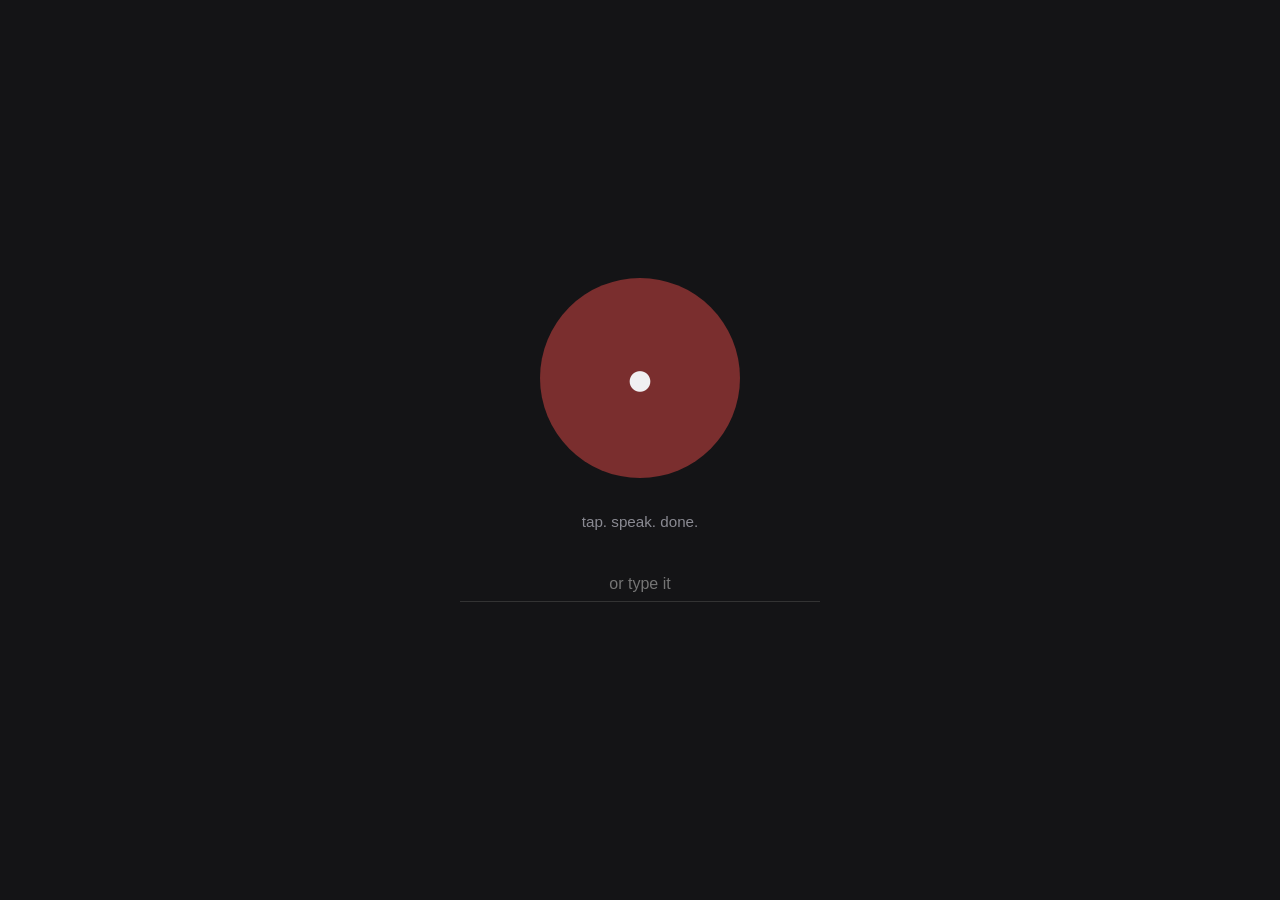
==== capture/web/index.html @ cc4be277 "Add Capture Agent: web PWA prototype with voice + typed capture" ====
<!doctype html>
<html lang="en">
<head>
<meta charset="utf-8">
<meta name="viewport" content="width=device-width, initial-scale=1, viewport-fit=cover">
<title>Blurt</title>
<meta name="theme-color" content="#141416">
<link rel="manifest" href="manifest.json">
<link rel="icon" href="icon.svg" type="image/svg+xml">
<link rel="apple-touch-icon" href="icon.svg">
<link rel="stylesheet" href="style.css">
</head>
<body>
  <main>
    <button id="mic-btn" aria-label="Blurt it out">
      <span id="mic-icon">●</span>
    </button>
    <p id="status" aria-live="polite">tap. speak. done.</p>

    <form id="type-form">
      <input id="type-input" type="text" placeholder="or type it" autocomplete="off">
    </form>

    <div id="toast" role="status" aria-live="polite"></div>

    <ul id="recent"></ul>
  </main>
  <script src="app.js"></script>
</body>
</html>
---- capture/web/style.css ----
:root {
  color-scheme: dark;
  --bg: #141416;
  --fg: #f0f0f2;
  --dim: #8a8a92;
  --accent: #ff5c5c;
  --accent-dim: #7a2e2e;
  --ok: #4caf82;
}

* { box-sizing: border-box; }

html, body {
  height: 100%;
  margin: 0;
  background: var(--bg);
  color: var(--fg);
  font-family: -apple-system, BlinkMacSystemFont, "Segoe UI", Roboto, sans-serif;
}

main {
  min-height: 100dvh;
  display: flex;
  flex-direction: column;
  align-items: center;
  justify-content: center;
  gap: 1.25rem;
  padding: 1.5rem;
}

#mic-btn {
  width: min(46vw, 200px);
  height: min(46vw, 200px);
  border-radius: 50%;
  border: none;
  background: var(--accent-dim);
  color: var(--fg);
  font-size: 3rem;
  display: flex;
  align-items: center;
  justify-content: center;
  cursor: pointer;
  touch-action: manipulation;
  transition: background 0.15s ease, transform 0.1s ease;
}

#mic-btn:active {
  transform: scale(0.96);
}

#mic-btn.listening {
  background: var(--accent);
  animation: pulse 1.1s ease-in-out infinite;
}

#mic-btn.unsupported {
  opacity: 0.4;
  cursor: not-allowed;
}

@keyframes pulse {
  0%, 100% { box-shadow: 0 0 0 0 rgba(255, 92, 92, 0.45); }
  50% { box-shadow: 0 0 0 22px rgba(255, 92, 92, 0); }
}

#status {
  color: var(--dim);
  font-size: 0.95rem;
  min-height: 1.2em;
  text-align: center;
}

#type-form {
  width: 100%;
  max-width: 360px;
}

#type-input {
  width: 100%;
  background: transparent;
  border: none;
  border-bottom: 1px solid #333;
  color: var(--fg);
  font-size: 1rem;
  padding: 0.5rem 0.25rem;
  text-align: center;
}

#type-input:focus {
  outline: none;
  border-bottom-color: var(--dim);
}

#toast {
  position: fixed;
  bottom: 2rem;
  left: 50%;
  transform: translateX(-50%) translateY(8px);
  background: var(--ok);
  color: #08150f;
  padding: 0.5rem 1rem;
  border-radius: 999px;
  font-size: 0.85rem;
  opacity: 0;
  pointer-events: none;
  transition: opacity 0.2s ease, transform 0.2s ease;
}

#toast.show {
  opacity: 1;
  transform: translateX(-50%) translateY(0);
}

#recent {
  list-style: none;
  margin: 0;
  padding: 0;
  width: 100%;
  max-width: 360px;
  display: flex;
  flex-direction: column;
  gap: 0.4rem;
  opacity: 0.55;
  font-size: 0.85rem;
}

#recent li {
  border-left: 2px solid #333;
  padding-left: 0.6rem;
}
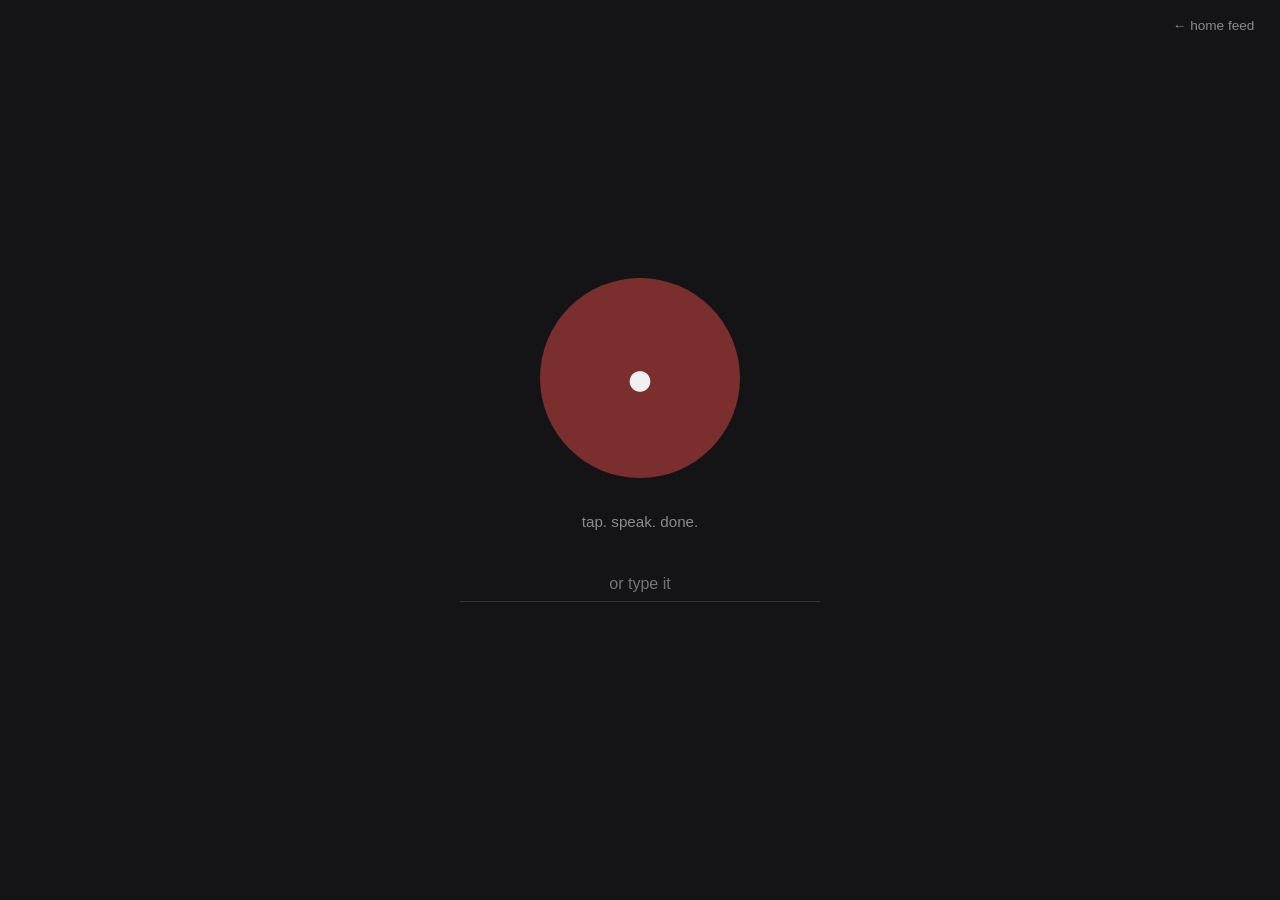
==== commit 9c875854: "UI/UX pass for easier testing + fix a second hidden-attribute CSS bug Testing friction fixes (Ismail" ====
--- a/capture/web/index.html
+++ b/capture/web/index.html
@@ -11,6 +11,9 @@
 <link rel="stylesheet" href="style.css">
 </head>
 <body>
+  <nav class="topnav">
+    <a href="/frontend/web/" class="topnav-link">← home feed</a>
+  </nav>
   <main>
     <button id="mic-btn" aria-label="Blurt it out">
       <span id="mic-icon">●</span>
--- a/capture/web/style.css
+++ b/capture/web/style.css
@@ -16,6 +16,27 @@
   background: var(--bg);
   color: var(--fg);
   font-family: -apple-system, BlinkMacSystemFont, "Segoe UI", Roboto, sans-serif;
+}
+
+.topnav {
+  position: fixed;
+  top: 0;
+  left: 0;
+  right: 0;
+  display: flex;
+  justify-content: flex-end;
+  padding: 0.75rem 1rem;
+  z-index: 10;
+}
+
+.topnav-link {
+  background: transparent;
+  border: none;
+  color: var(--dim);
+  font-size: 0.85rem;
+  text-decoration: none;
+  cursor: pointer;
+  padding: 0.4rem 0.6rem;
 }
 
 main {
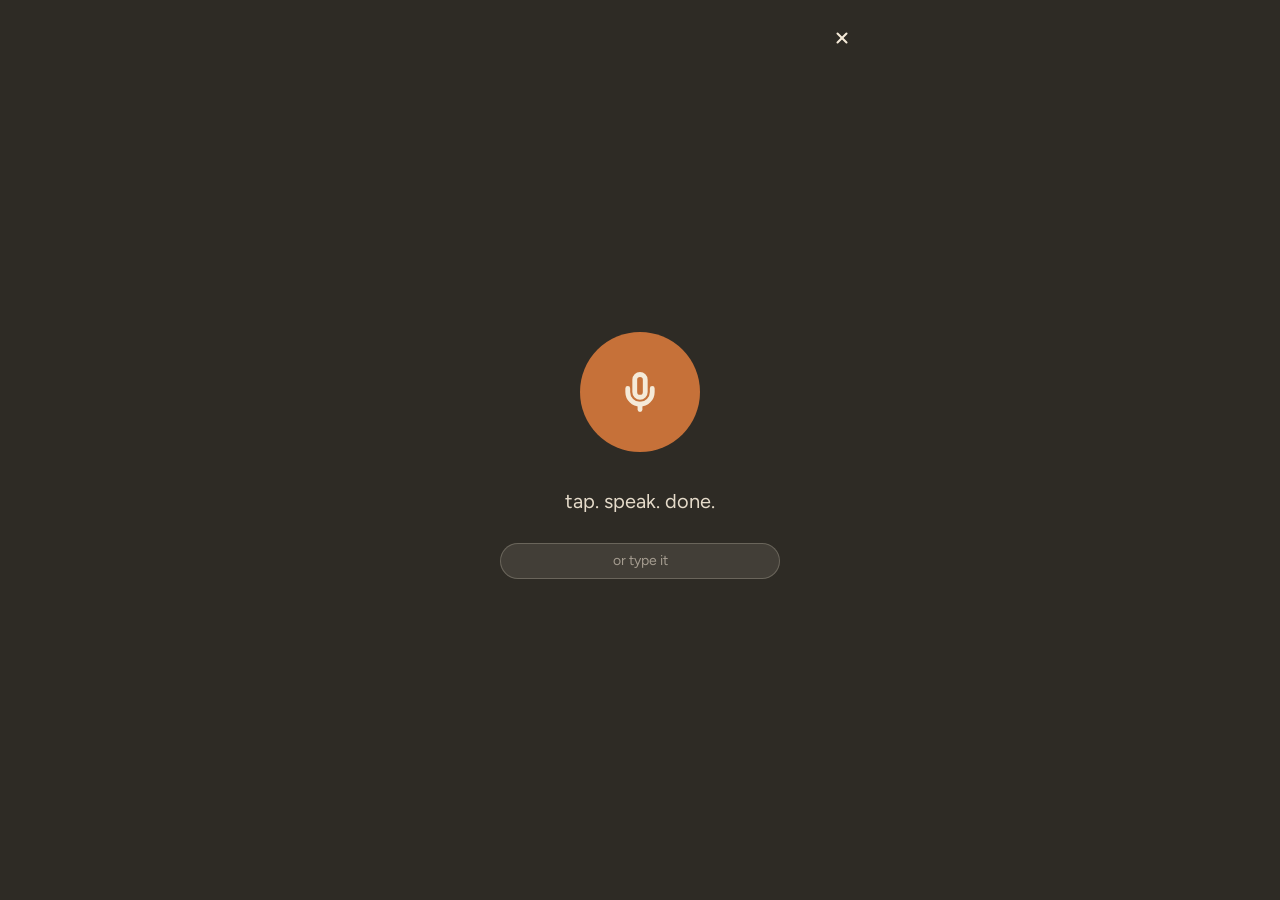
==== commit 4e979cdd: "Reskin Capture to match the mockup design system capture/web/ was the last piece of frontend/mockups" ====
--- a/capture/web/index.html
+++ b/capture/web/index.html
@@ -4,30 +4,45 @@
 <meta charset="utf-8">
 <meta name="viewport" content="width=device-width, initial-scale=1, viewport-fit=cover">
 <title>Blurt</title>
-<meta name="theme-color" content="#141416">
+<meta name="theme-color" content="#2e2b25">
 <link rel="manifest" href="manifest.json">
 <link rel="icon" href="icon.svg" type="image/svg+xml">
 <link rel="apple-touch-icon" href="icon.svg">
+<link rel="stylesheet" href="/frontend/mockups/_ds/organic-d78833b6-7fe1-4f47-8711-04fb39094145/styles.css">
 <link rel="stylesheet" href="style.css">
 </head>
 <body>
-  <nav class="topnav">
-    <a href="/frontend/web/" class="topnav-link">← home feed</a>
-  </nav>
-  <main>
-    <button id="mic-btn" aria-label="Blurt it out">
-      <span id="mic-icon">●</span>
-    </button>
-    <p id="status" aria-live="polite">tap. speak. done.</p>
+  <div class="phone">
+    <nav class="nav">
+      <span></span>
+      <a href="/frontend/web/" class="btn btn-icon" aria-label="Back to home feed" style="color:var(--color-bg)">
+        <svg width="18" height="18" viewBox="0 0 24 24" fill="none" stroke="currentColor" stroke-width="2.75" stroke-linecap="round"><line x1="6" y1="6" x2="18" y2="18"/><line x1="18" y1="6" x2="6" y2="18"/></svg>
+      </a>
+    </nav>
+    <main>
+      <div class="mic-wrap">
+        <div id="pulse-1" class="pulse-ring" hidden></div>
+        <div id="pulse-2" class="pulse-ring d2" hidden></div>
+        <div id="pulse-3" class="pulse-ring d3" hidden></div>
+        <button id="mic-btn" class="btn" aria-label="Blurt it out">
+          <svg width="42" height="42" viewBox="0 0 24 24" fill="none" stroke="currentColor" stroke-width="2.75" stroke-linecap="round" stroke-linejoin="round"><path d="M12 2a3 3 0 0 0-3 3v7a3 3 0 0 0 6 0V5a3 3 0 0 0-3-3z"/><path d="M19 10v2a7 7 0 0 1-14 0v-2"/><line x1="12" y1="19" x2="12" y2="22"/></svg>
+        </button>
+      </div>
+      <p id="status" aria-live="polite">tap. speak. done.</p>
+      <span id="listening-tag" class="tag tag-outline" hidden>Listening</span>
 
-    <form id="type-form">
-      <input id="type-input" type="text" placeholder="or type it" autocomplete="off">
-    </form>
+      <form id="type-form">
+        <input id="type-input" class="input" type="text" placeholder="or type it" autocomplete="off">
+      </form>
 
-    <div id="toast" role="status" aria-live="polite"></div>
+      <ul id="recent"></ul>
+    </main>
 
-    <ul id="recent"></ul>
-  </main>
+    <div id="toast" role="status" aria-live="polite">
+      <svg width="18" height="18" viewBox="0 0 24 24" fill="none" stroke="var(--color-accent-2-700)" stroke-width="2.75" stroke-linecap="round" stroke-linejoin="round"><polyline points="20 6 9 17 4 12"/></svg>
+      <span id="toast-text"></span>
+    </div>
+  </div>
   <script src="app.js"></script>
 </body>
 </html>
--- a/frontend/mockups/_ds/organic-d78833b6-7fe1-4f47-8711-04fb39094145/styles.css
+++ b/frontend/mockups/_ds/organic-d78833b6-7fe1-4f47-8711-04fb39094145/styles.css
@@ -0,0 +1,257 @@
+/* Organic — design-system tokens and component classes. This file is the source of truth for the system's look; retune it here and see readme.md. */
+@import url('https://fonts.googleapis.com/css2?family=Caprasimo:wght@400&family=Figtree:wght@400;600;700&display=swap');
+
+:root {
+  --color-bg: #f5ead8;
+  --color-surface: #ebddc5;
+  --color-text: #201e1d;
+  --color-accent: #c67139;
+  --color-accent-2: #7a8a5e;
+  --color-divider: color-mix(in srgb, #201e1d 16%, transparent);
+
+  /* Tonal ramps — generated in OKLCH on one shared lightness scale, so the
+     same step of any role matches the others in visual value. */
+  --color-neutral-100: #f9f4ed;
+  --color-neutral-200: #eee7db;
+  --color-neutral-300: #dcd3c4;
+  --color-neutral-400: #c0b6a5;
+  --color-neutral-500: #a19786;
+  --color-neutral-600: #82796a;
+  --color-neutral-700: #645c50;
+  --color-neutral-800: #474238;
+  --color-neutral-900: #2e2b25;
+
+  --color-accent-100: #fff2eb;
+  --color-accent-200: #ffe1d0;
+  --color-accent-300: #ffc6a5;
+  --color-accent-400: #f6a06b;
+  --color-accent-500: #d67f48;
+  --color-accent-600: #b2622d;
+  --color-accent-700: #8c491a;
+  --color-accent-800: #643312;
+  --color-accent-900: #402310;
+
+  --color-accent-2-100: #f0fae1;
+  --color-accent-2-200: #e1eecc;
+  --color-accent-2-300: #ccdbb2;
+  --color-accent-2-400: #aebf92;
+  --color-accent-2-500: #8fa073;
+  --color-accent-2-600: #728157;
+  --color-accent-2-700: #56633f;
+  --color-accent-2-800: #3d472b;
+  --color-accent-2-900: #272e1b;
+
+  --font-heading: "Caprasimo", system-ui, sans-serif;
+  --font-heading-weight: 400;
+  --font-body: "Figtree", system-ui, sans-serif;
+
+  --space-1: 4.4px;
+  --space-2: 8.8px;
+  --space-3: 13.2px;
+  --space-4: 17.6px;
+  --space-6: 26.4px;
+  --space-8: 35.2px;
+
+  --radius-sm: 8px;
+  --radius-md: 16px;
+  --radius-lg: 28px;
+
+  /* Elevation — derived from the ground: soft ink-tinted shadows on a
+     light theme, a hairline edge + ambient darkness on a dark one. */
+  --shadow-sm: 0 1px 2px color-mix(in srgb, #2e2b25 14%, transparent);
+  --shadow-md: 0 3px 10px color-mix(in srgb, #2e2b25 16%, transparent);
+  --shadow-lg: 0 12px 32px color-mix(in srgb, #2e2b25 22%, transparent);
+}
+
+body {
+  background: var(--color-bg);
+  color: var(--color-text);
+  font-family: var(--font-body);
+}
+h1, h2, h3, h4 { font-family: var(--font-heading); font-weight: var(--font-heading-weight); }
+
+.washed{filter:saturate(0.6) contrast(0.85) brightness(1.1) opacity(0.94)}
+
+/* ══════════════════════════════════════════════════════════════════════════
+   Components — built with the tokens above. Plain CSS
+   on plain HTML: no JavaScript, no build step. Each class is documented in
+   readme.md and demonstrated in foundations/ and components/.
+   ══════════════════════════════════════════════════════════════════════ */
+
+*, *::before, *::after { box-sizing: border-box; }
+body { margin: 0; font-size: 15px; line-height: 1.55; font-weight: 400; }
+h1, h2, h3, h4, h5, h6 {
+  font-family: var(--font-heading); font-weight: var(--font-heading-weight);
+  line-height: 1.12; letter-spacing: -0.015em; margin: 0 0 var(--space-2);
+}
+h1 { font-size: 42px; }
+h2 { font-size: 32px; }
+h3 { font-size: 25px; }
+h4 { font-size: 20px; }
+h5 { font-size: 16px; }
+h6 { font-size: 13px; }
+h6 { letter-spacing: 0.08em; text-transform: uppercase; }
+p { margin: 0 0 var(--space-3); }
+a { color: var(--color-accent); text-underline-offset: 3px; }
+img { display: block; max-width: 100%; }
+figure { margin: 0; }
+figcaption {
+  font-size: 11px; margin-top: var(--space-1);
+  color: color-mix(in srgb, var(--color-text) 55%, transparent);
+}
+.text-muted { color: color-mix(in srgb, var(--color-text) 55%, transparent); }
+:focus { outline: none; }
+:focus-visible { outline: 2px solid var(--color-accent); outline-offset: 2px; }
+::selection { background: color-mix(in srgb, var(--color-accent) 30%, transparent); }
+
+/* — rules — */
+.hr {
+  height: 1px; border: 0; margin: var(--space-4) 0;
+  background: var(--color-divider);
+}
+
+/* — buttons — */
+.btn {
+  display: inline-flex; align-items: center; justify-content: center; gap: 6px;
+  cursor: pointer; text-decoration: none;
+  font-family: var(--font-heading); font-weight: var(--font-heading-weight);
+  font-size: 14px; line-height: 1.2; color: var(--color-text); /* matches the .input's 14px —
+     the pair sits side by side in sign-up rows */
+  background: transparent; border: 1px solid transparent;
+  padding: var(--space-2) calc(var(--space-3) * 1.2);
+  border-radius: var(--radius-md);
+}
+.btn svg { display: block; }
+.btn:disabled { opacity: 0.45; cursor: not-allowed; }
+.btn-primary { background: var(--color-accent); color: var(--color-bg); }
+.btn-primary:hover { background: var(--color-accent-600); }
+.btn-primary:active { background: var(--color-accent-700); }
+.btn-secondary { border-color: var(--color-divider); }
+.btn-secondary:hover { background: color-mix(in srgb, var(--color-text) 7%, transparent); }
+.btn-secondary:active { background: color-mix(in srgb, var(--color-text) 14%, transparent); }
+.btn-ghost { color: var(--color-accent); padding-inline: var(--space-1); }
+.btn-ghost:hover { background: color-mix(in srgb, var(--color-accent) 10%, transparent); }
+.btn-ghost:active { background: color-mix(in srgb, var(--color-accent) 18%, transparent); }
+.btn-icon { width: 36px; height: 36px; padding: 0; }
+.btn-block { width: 100%; margin-top: var(--space-2); }
+
+/* — forms — */
+.field > label {
+  display: block; font-size: 12px; margin-bottom: 5px;
+  color: color-mix(in srgb, var(--color-text) 70%, transparent);
+}
+.input {
+  width: 100%; min-height: 36px; padding: 6px 10px; font: inherit;
+  font-size: 14px; color: var(--color-text); caret-color: var(--color-accent);
+  background: var(--color-surface);
+  border: 1px solid var(--color-divider); border-radius: var(--radius-md);
+}
+.input:hover { border-color: color-mix(in srgb, var(--color-text) 45%, transparent); }
+.input:focus-visible { border-color: var(--color-accent); outline-offset: 0; }
+textarea.input { min-height: 90px; resize: vertical; }
+.radio { display: inline-flex; align-items: center; gap: 8px; cursor: pointer; font-size: 14px; }
+.radio input, .seg-opt input {
+  position: absolute; opacity: 0; width: 0; height: 0; pointer-events: none;
+}
+.radio .dot {
+  width: 16px; height: 16px; flex: none; border-radius: 50%;
+  border: 1.5px solid var(--color-divider);
+}
+.radio:hover .dot { border-color: var(--color-accent); }
+.radio input:checked + .dot {
+  border-color: var(--color-accent); background: var(--color-accent);
+  box-shadow: inset 0 0 0 4px var(--color-bg);
+}
+.radio input:focus-visible + .dot { outline: 2px solid var(--color-accent); outline-offset: 2px; }
+.seg {
+  display: inline-flex; overflow: hidden;
+  border: 1px solid var(--color-divider); border-radius: var(--radius-md);
+}
+.seg-opt {
+  display: inline-flex; align-items: center; gap: 6px;
+  padding: 7px 12px; font-size: 13px; cursor: pointer;
+}
+.seg-opt + .seg-opt { border-left: 1px solid var(--color-divider); }
+.seg-opt:has(input:checked) { background: var(--color-accent); color: var(--color-bg); }
+.seg-opt:not(:has(input:checked)):hover { background: color-mix(in srgb, var(--color-text) 7%, transparent); }
+.seg-opt:has(input:focus-visible) { outline: 2px solid var(--color-accent); outline-offset: -2px; }
+
+/* — cards — */
+.card {
+  display: flex; flex-direction: column; gap: var(--space-2);
+  padding: var(--space-3); border-radius: var(--radius-md); background: var(--color-surface);
+}
+.card-kicker { font-size: 10px; letter-spacing: 0.1em; text-transform: uppercase; color: var(--color-accent); }
+.card-title {
+  font-family: var(--font-heading); font-weight: var(--font-heading-weight);
+  font-size: 17px; line-height: 1.2;
+}
+.card-body { margin: 0; font-size: 13px; opacity: 0.8; flex: 1; }
+.card-meta {
+  display: flex; align-items: center; gap: 6px; font-size: 11px;
+  color: color-mix(in srgb, var(--color-text) 50%, transparent);
+}
+.elev-sm { box-shadow: var(--shadow-sm); }
+.elev-md { box-shadow: var(--shadow-md); }
+.elev-lg { box-shadow: var(--shadow-lg); }
+
+/* — tags — */
+.tag {
+  display: inline-flex; align-items: center; font-size: 11px;
+  letter-spacing: 0.02em; padding: 3px 10px;
+  border-radius: calc(var(--radius-md) * 0.75);
+}
+.tag-accent { background: var(--color-accent-100); color: var(--color-accent-800); }
+.tag-accent-2 { background: var(--color-accent-2-100); color: var(--color-accent-2-800); }
+.tag-neutral { background: var(--color-neutral-100); color: var(--color-neutral-800); }
+.tag-outline { border: 1px solid var(--color-accent); color: var(--color-accent); }
+
+/* — navigation — */
+.nav {
+  display: flex; align-items: center; gap: var(--space-4);
+  padding: var(--space-3) var(--space-4);
+  border-bottom: none;
+}
+.nav-brand {
+  font-family: var(--font-heading); font-weight: var(--font-heading-weight);
+  font-size: 18px; margin-right: auto;
+}
+.nav a { color: inherit; text-decoration: none; font-size: 14px; }
+.nav a:hover, .nav a[aria-current='page'] { color: var(--color-accent); }
+
+/* — tables — */
+.table { width: 100%; border-collapse: collapse; font-size: 14px; }
+.table th {
+  text-align: left; font-size: 11px; letter-spacing: 0.08em; text-transform: uppercase;
+  color: color-mix(in srgb, var(--color-text) 60%, transparent);
+  padding: var(--space-2); border-bottom: 1px solid var(--color-divider);
+}
+.table td {
+  padding: var(--space-2);
+  border-bottom: 1px solid color-mix(in srgb, var(--color-text) 8%, transparent);
+}
+.table tbody tr:hover { background: color-mix(in srgb, var(--color-text) 4%, transparent); }
+
+/* — dialog — */
+.dialog-backdrop {
+  position: fixed; inset: 0; display: grid; place-items: center;
+  padding: var(--space-4);
+  background: color-mix(in srgb, var(--color-neutral-900) 50%, transparent);
+}
+.dialog {
+  width: min(440px, 100%); display: flex; flex-direction: column; gap: var(--space-3);
+  padding: var(--space-4); border-radius: var(--radius-lg);
+  background: var(--color-surface); box-shadow: var(--shadow-lg);
+}
+.dialog-title {
+  font-family: var(--font-heading); font-weight: var(--font-heading-weight);
+  font-size: 20px;
+}
+.dialog-body { font-size: 14px; opacity: 0.85; }
+.dialog-actions { display: flex; justify-content: flex-end; gap: var(--space-2); margin-top: var(--space-2); }
+
+/* — rounded frame: everything softens, small controls go pill — */
+.card, .dialog { border-radius: calc(var(--radius-lg) * 1.15); }
+.btn, .tag, .seg, .input { border-radius: 999px; }
+.input { padding-inline: 14px; }
+
--- a/capture/web/style.css
+++ b/capture/web/style.css
@@ -1,77 +1,83 @@
-:root {
-  color-scheme: dark;
-  --bg: #141416;
-  --fg: #f0f0f2;
-  --dim: #8a8a92;
-  --accent: #ff5c5c;
-  --accent-dim: #7a2e2e;
-  --ok: #4caf82;
+/* Page-specific layout only — component look (buttons, tags, inputs, tokens)
+   comes from the "organic" design system linked in index.html
+   (frontend/mockups/_ds/organic-.../styles.css), the same one the mockups use.
+   Capture is the one screen that inverts to the dark neutral-900 background,
+   matching mockup screens 4-5 exactly - everywhere else in the app stays on
+   the light --color-bg. */
+
+@keyframes pulse { 0% { transform: scale(1); opacity: .5 } 100% { transform: scale(1.9); opacity: 0 } }
+.pulse-ring {
+  position: absolute;
+  inset: 0;
+  border-radius: 50%;
+  border: 2px solid var(--color-accent);
+  animation: pulse 2.2s ease-out infinite;
 }
-
-* { box-sizing: border-box; }
+.pulse-ring.d2 { animation-delay: .7s; }
+.pulse-ring.d3 { animation-delay: 1.4s; }
 
 html, body {
   height: 100%;
   margin: 0;
-  background: var(--bg);
-  color: var(--fg);
-  font-family: -apple-system, BlinkMacSystemFont, "Segoe UI", Roboto, sans-serif;
 }
 
-.topnav {
-  position: fixed;
-  top: 0;
-  left: 0;
-  right: 0;
-  display: flex;
-  justify-content: flex-end;
-  padding: 0.75rem 1rem;
-  z-index: 10;
+body {
+  background: var(--color-neutral-900);
 }
 
-.topnav-link {
-  background: transparent;
-  border: none;
-  color: var(--dim);
-  font-size: 0.85rem;
-  text-decoration: none;
-  cursor: pointer;
-  padding: 0.4rem 0.6rem;
+.phone {
+  max-width: 480px;
+  margin: 0 auto;
+  min-height: 100dvh;
+  display: flex;
+  flex-direction: column;
+  color: var(--color-bg);
+}
+
+.nav {
+  display: flex;
+  justify-content: space-between;
+  align-items: center;
+  padding: 20px 20px 8px;
 }
 
 main {
-  min-height: 100dvh;
+  flex: 1;
   display: flex;
   flex-direction: column;
   align-items: center;
   justify-content: center;
-  gap: 1.25rem;
-  padding: 1.5rem;
+  gap: 20px;
+  padding: 0 32px 40px;
+  text-align: center;
+}
+
+.mic-wrap {
+  position: relative;
+  width: 150px;
+  height: 150px;
+  display: flex;
+  align-items: center;
+  justify-content: center;
 }
 
 #mic-btn {
-  width: min(46vw, 200px);
-  height: min(46vw, 200px);
+  width: 120px;
+  height: 120px;
   border-radius: 50%;
   border: none;
-  background: var(--accent-dim);
-  color: var(--fg);
-  font-size: 3rem;
+  background: var(--color-accent);
+  color: var(--color-bg);
   display: flex;
   align-items: center;
   justify-content: center;
   cursor: pointer;
   touch-action: manipulation;
-  transition: background 0.15s ease, transform 0.1s ease;
+  transition: transform 0.1s ease;
 }
 
 #mic-btn:active {
   transform: scale(0.96);
-}
-
-#mic-btn.listening {
-  background: var(--accent);
-  animation: pulse 1.1s ease-in-out infinite;
 }
 
 #mic-btn.unsupported {
@@ -79,73 +85,91 @@
   cursor: not-allowed;
 }
 
-@keyframes pulse {
-  0%, 100% { box-shadow: 0 0 0 0 rgba(255, 92, 92, 0.45); }
-  50% { box-shadow: 0 0 0 22px rgba(255, 92, 92, 0); }
+#status {
+  color: var(--color-bg);
+  opacity: .92;
+  font-size: 20px;
+  line-height: 1.4;
+  min-height: 1.4em;
+  margin: 0;
 }
 
-#status {
-  color: var(--dim);
-  font-size: 0.95rem;
-  min-height: 1.2em;
-  text-align: center;
+#listening-tag {
+  border-color: var(--color-accent-300);
+  color: var(--color-accent-300);
+}
+
+/* Same [hidden]-vs-class-display specificity bug fixed elsewhere in this
+   codebase: the ds .tag class's own display:inline-flex outranks the UA
+   default [hidden]{display:none}. */
+#listening-tag[hidden] {
+  display: none;
 }
 
 #type-form {
   width: 100%;
-  max-width: 360px;
+  max-width: 280px;
+  margin-top: 8px;
 }
 
 #type-input {
   width: 100%;
-  background: transparent;
-  border: none;
-  border-bottom: 1px solid #333;
-  color: var(--fg);
-  font-size: 1rem;
-  padding: 0.5rem 0.25rem;
   text-align: center;
+  background: color-mix(in srgb, var(--color-bg) 10%, transparent);
+  border-color: color-mix(in srgb, var(--color-bg) 22%, transparent);
+  color: var(--color-bg);
 }
 
-#type-input:focus {
-  outline: none;
-  border-bottom-color: var(--dim);
+#type-input::placeholder {
+  color: color-mix(in srgb, var(--color-bg) 55%, transparent);
+}
+
+#type-input:focus-visible {
+  border-color: var(--color-accent);
 }
 
 #toast {
   position: fixed;
-  bottom: 2rem;
-  left: 50%;
-  transform: translateX(-50%) translateY(8px);
-  background: var(--ok);
-  color: #08150f;
-  padding: 0.5rem 1rem;
-  border-radius: 999px;
-  font-size: 0.85rem;
+  left: 20px;
+  right: 20px;
+  bottom: 36px;
+  max-width: 440px;
+  margin: 0 auto;
+  display: flex;
+  align-items: center;
+  gap: 10px;
+  background: var(--color-bg);
+  color: var(--color-text);
+  border-radius: var(--radius-lg);
+  padding: 14px 16px;
+  box-shadow: var(--shadow-md);
+  font-size: 13px;
   opacity: 0;
+  transform: translateY(8px);
   pointer-events: none;
   transition: opacity 0.2s ease, transform 0.2s ease;
 }
 
 #toast.show {
   opacity: 1;
-  transform: translateX(-50%) translateY(0);
+  transform: translateY(0);
 }
 
 #recent {
   list-style: none;
-  margin: 0;
+  margin: 8px 0 0;
   padding: 0;
   width: 100%;
-  max-width: 360px;
+  max-width: 280px;
   display: flex;
   flex-direction: column;
-  gap: 0.4rem;
-  opacity: 0.55;
-  font-size: 0.85rem;
+  gap: 7px;
+  opacity: 0.5;
+  font-size: 13px;
 }
 
 #recent li {
-  border-left: 2px solid #333;
-  padding-left: 0.6rem;
+  border-left: 2px solid color-mix(in srgb, var(--color-bg) 25%, transparent);
+  padding-left: 10px;
+  text-align: left;
 }
